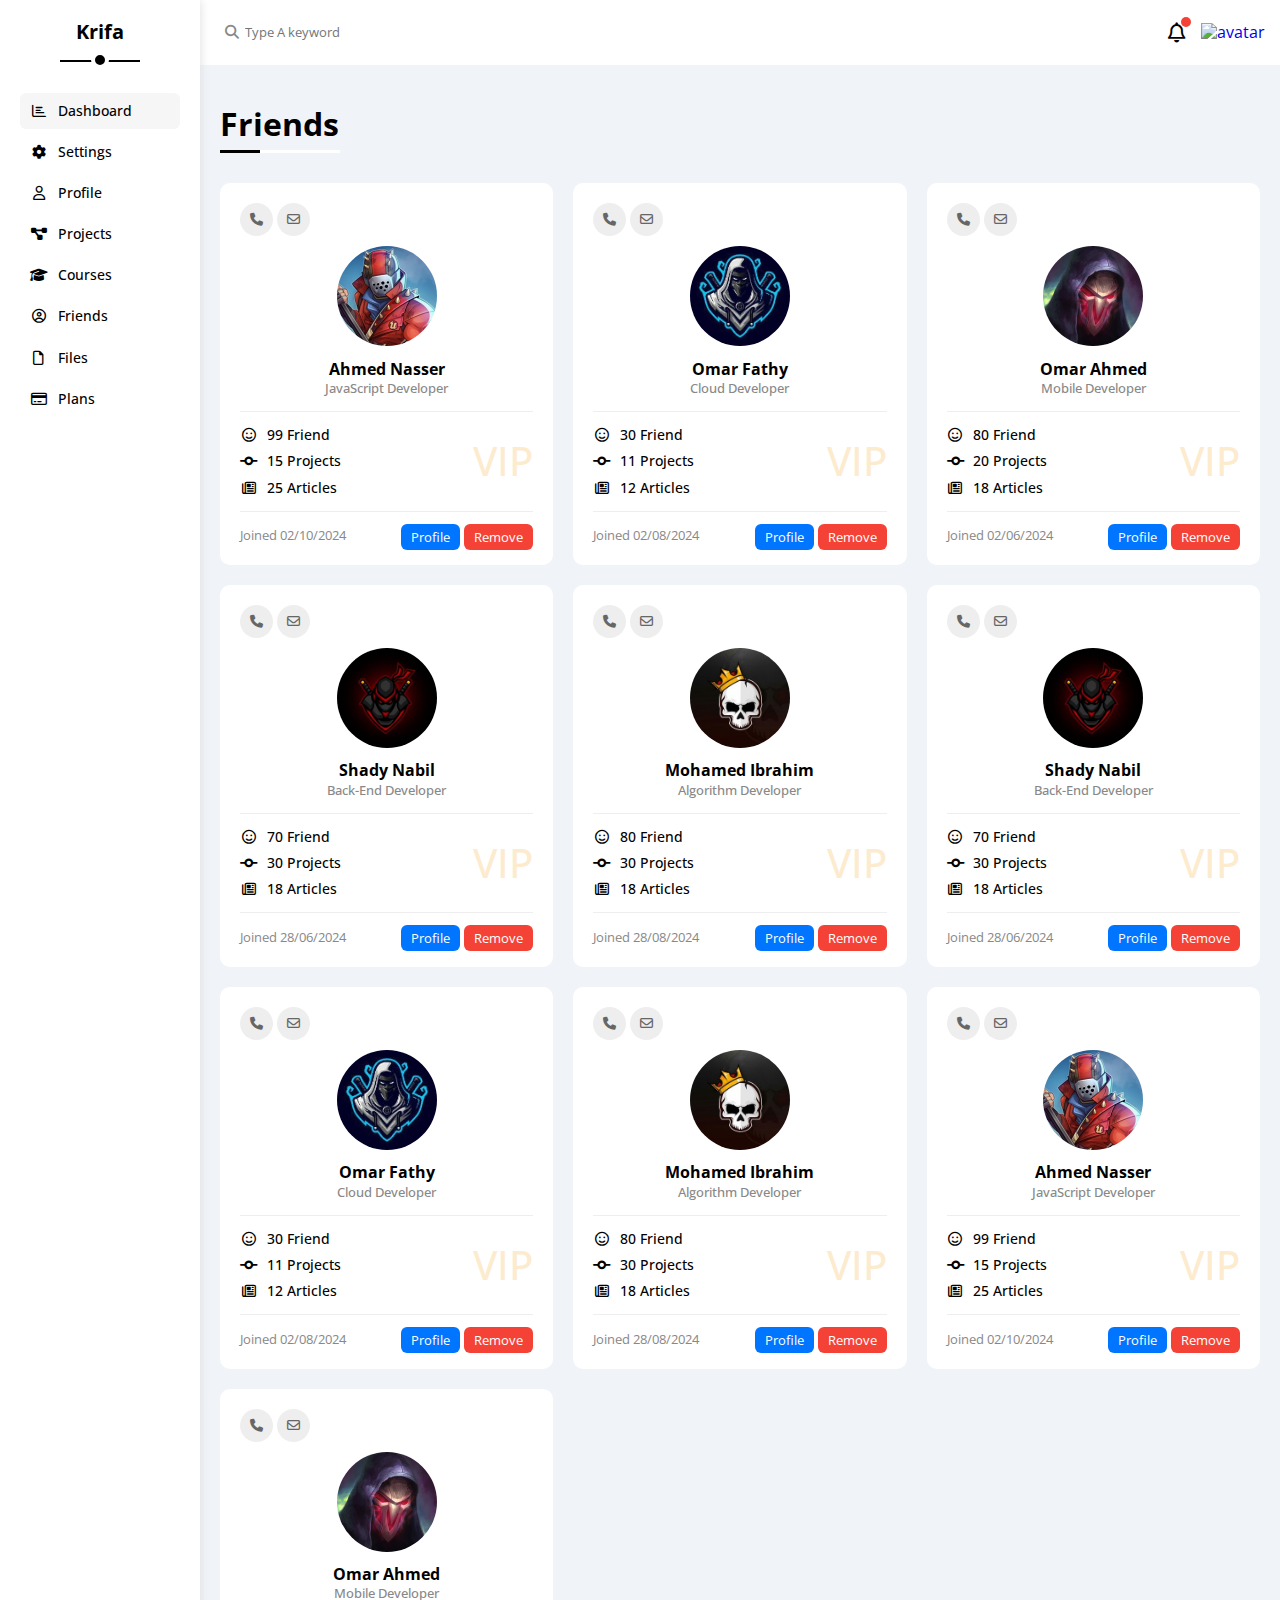
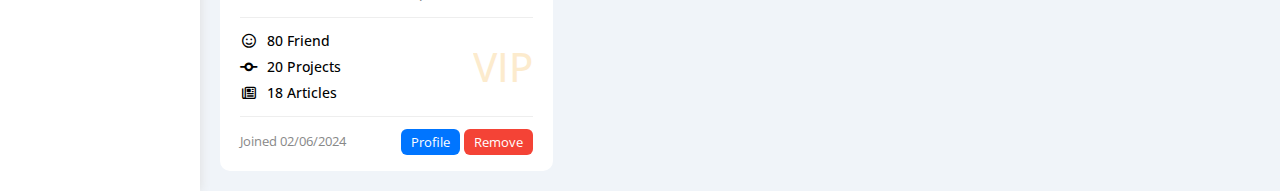
==== friends.html @ d9e27f38 "Friends page" ====
<!DOCTYPE html>
<html lang="en">
  <head>
    <meta charset="UTF-8" />
    <meta name="viewport" content="width=device-width, initial-scale=1.0" />
    <title>Friends</title>
    <link rel="stylesheet" href="Styles/all.min.css" />
    <link rel="stylesheet" href="Styles/normalize.css" />
    <link rel="stylesheet" href="Styles/friends.css" />
    <link rel="preconnect" href="https://fonts.googleapis.com" />
    <link rel="preconnect" href="https://fonts.gstatic.com" crossorigin />
    <link
      href="https://fonts.googleapis.com/css2?family=Open+Sans:ital,wght@0,300..800;1,300..800&display=swap"
      rel="stylesheet"
    />
  </head>
  <body>
    <div class="page">
      <div class="sidebar">
        <h3 class="title">Krifa</h3>
        <div class="navbar">
          <a class="active" href="index.html">
            <i class="fa-regular fa-chart-bar fa-fw"></i
            ><span>Dashboard</span></a
          >
          <a href="settings.html"
            ><i class="fa-solid fa-gear fa-fw"></i><span>Settings</span></a
          >
          <a href="profile.html"
            ><i class="fa-regular fa-user fa-fw"></i><span>Profile</span></a
          >
          <a href="projects.html"
            ><i class="fa-solid fa-diagram-project fa-fw"></i
            ><span>Projects</span></a
          >
          <a href="courses.html"
            ><i class="fa-solid fa-graduation-cap fa-fw"></i
            ><span>Courses</span></a
          >
          <a href="friends.html"
            ><i class="fa-regular fa-circle-user fa-fw"></i
            ><span>Friends</span></a
          >
          <a href="plans.html"
            ><i class="fa-regular fa-file fa-fw"></i><span>Files</span></a
          >
          <a href="files.html"
            ><i class="fa-regular fa-credit-card fa-fw"></i
            ><span>Plans</span></a
          >
        </div>
      </div>
      <div class="content">
        <div class="header">
          <div class="search">
            <input type="search" name="search" placeholder="Type A keyword" />
          </div>
          <div class="icons">
            <div class="notification">
              <i class="fa-regular fa-bell fa-lg"></i>
            </div>
            <a href="profile.html"
              ><img src="Assets/avatar.png" alt="avatar"
            /></a>
          </div>
        </div>
        <div class="main">
          <h1>Friends</h1>
          <div class="friends-info">
            <div class="box">
              <div class="contact">
                <i class="fa-solid fa-phone"></i>
                <i class="fa-regular fa-envelope"></i>
              </div>
              <div class="user">
                <img src="Assets/friend-01.jpg" alt="user" />
                <h4 class="name">Ahmed Nasser</h4>
                <span class="job">JavaScript Developer</span>
              </div>
              <div class="info">
                <div class="vip">VIP</div>
                <div class="friends col">
                  <i class="fa-regular fa-face-smile fa-fw"></i>
                  <span>99 Friend</span>
                </div>
                <div class="projects col">
                  <i class="fa-solid fa-code-commit fa-fw"></i>
                  <span>15 Projects</span>
                </div>
                <div class="articles col">
                  <i class="fa-regular fa-newspaper fa-fw"></i>
                  <span>25 Articles</span>
                </div>
              </div>
              <div class="links">
                <span> Joined 02/10/2024 </span>
                <div>
                  <a href="profile.html">Profile</a>
                  <a href="#" class="delete">Remove</a>
                </div>
              </div>
            </div>
            <div class="box">
              <div class="contact">
                <i class="fa-solid fa-phone"></i>
                <i class="fa-regular fa-envelope"></i>
              </div>
              <div class="user">
                <img src="Assets/friend-02.jpg" alt="user" />
                <h4 class="name">Omar Fathy</h4>
                <span class="job">Cloud Developer</span>
              </div>
              <div class="info">
                <div class="vip">VIP</div>
                <div class="friends col">
                  <i class="fa-regular fa-face-smile fa-fw"></i>
                  <span>30 Friend</span>
                </div>
                <div class="projects col">
                  <i class="fa-solid fa-code-commit fa-fw"></i>
                  <span>11 Projects</span>
                </div>
                <div class="articles col">
                  <i class="fa-regular fa-newspaper fa-fw"></i>
                  <span>12 Articles</span>
                </div>
              </div>
              <div class="links">
                <span> Joined 02/08/2024 </span>
                <div>
                  <a href="profile.html">Profile</a>
                  <a href="#" class="delete">Remove</a>
                </div>
              </div>
            </div>
            <div class="box">
              <div class="contact">
                <i class="fa-solid fa-phone"></i>
                <i class="fa-regular fa-envelope"></i>
              </div>
              <div class="user">
                <img src="Assets/friend-03.jpg" alt="user" />
                <h4 class="name">Omar Ahmed</h4>
                <span class="job">Mobile Developer</span>
              </div>
              <div class="info">
                <div class="vip">VIP</div>
                <div class="friends col">
                  <i class="fa-regular fa-face-smile fa-fw"></i>
                  <span>80 Friend</span>
                </div>
                <div class="projects col">
                  <i class="fa-solid fa-code-commit fa-fw"></i>
                  <span>20 Projects</span>
                </div>
                <div class="articles col">
                  <i class="fa-regular fa-newspaper fa-fw"></i>
                  <span>18 Articles</span>
                </div>
              </div>
              <div class="links">
                <span> Joined 02/06/2024 </span>
                <div>
                  <a href="profile.html">Profile</a>
                  <a href="#" class="delete">Remove</a>
                </div>
              </div>
            </div>
            <div class="box">
              <div class="contact">
                <i class="fa-solid fa-phone"></i>
                <i class="fa-regular fa-envelope"></i>
              </div>
              <div class="user">
                <img src="Assets/friend-04.jpg" alt="user" />
                <h4 class="name">Shady Nabil</h4>
                <span class="job">Back-End Developer</span>
              </div>
              <div class="info">
                <div class="vip">VIP</div>
                <div class="friends col">
                  <i class="fa-regular fa-face-smile fa-fw"></i>
                  <span>70 Friend</span>
                </div>
                <div class="projects col">
                  <i class="fa-solid fa-code-commit fa-fw"></i>
                  <span>30 Projects</span>
                </div>
                <div class="articles col">
                  <i class="fa-regular fa-newspaper fa-fw"></i>
                  <span>18 Articles</span>
                </div>
              </div>
              <div class="links">
                <span> Joined 28/06/2024 </span>
                <div>
                  <a href="profile.html">Profile</a>
                  <a href="#" class="delete">Remove</a>
                </div>
              </div>
            </div>
            <div class="box">
              <div class="contact">
                <i class="fa-solid fa-phone"></i>
                <i class="fa-regular fa-envelope"></i>
              </div>
              <div class="user">
                <img src="Assets/friend-05.jpg" alt="user" />
                <h4 class="name">Mohamed Ibrahim</h4>
                <span class="job">Algorithm Developer</span>
              </div>
              <div class="info">
                <div class="vip">VIP</div>
                <div class="friends col">
                  <i class="fa-regular fa-face-smile fa-fw"></i>
                  <span>80 Friend</span>
                </div>
                <div class="projects col">
                  <i class="fa-solid fa-code-commit fa-fw"></i>
                  <span>30 Projects</span>
                </div>
                <div class="articles col">
                  <i class="fa-regular fa-newspaper fa-fw"></i>
                  <span>18 Articles</span>
                </div>
              </div>
              <div class="links">
                <span> Joined 28/08/2024 </span>
                <div>
                  <a href="profile.html">Profile</a>
                  <a href="#" class="delete">Remove</a>
                </div>
              </div>
            </div>
            <div class="box">
              <div class="contact">
                <i class="fa-solid fa-phone"></i>
                <i class="fa-regular fa-envelope"></i>
              </div>
              <div class="user">
                <img src="Assets/friend-04.jpg" alt="user" />
                <h4 class="name">Shady Nabil</h4>
                <span class="job">Back-End Developer</span>
              </div>
              <div class="info">
                <div class="vip">VIP</div>
                <div class="friends col">
                  <i class="fa-regular fa-face-smile fa-fw"></i>
                  <span>70 Friend</span>
                </div>
                <div class="projects col">
                  <i class="fa-solid fa-code-commit fa-fw"></i>
                  <span>30 Projects</span>
                </div>
                <div class="articles col">
                  <i class="fa-regular fa-newspaper fa-fw"></i>
                  <span>18 Articles</span>
                </div>
              </div>
              <div class="links">
                <span> Joined 28/06/2024 </span>
                <div>
                  <a href="profile.html">Profile</a>
                  <a href="#" class="delete">Remove</a>
                </div>
              </div>
            </div>
            <div class="box">
              <div class="contact">
                <i class="fa-solid fa-phone"></i>
                <i class="fa-regular fa-envelope"></i>
              </div>
              <div class="user">
                <img src="Assets/friend-02.jpg" alt="user" />
                <h4 class="name">Omar Fathy</h4>
                <span class="job">Cloud Developer</span>
              </div>
              <div class="info">
                <div class="vip">VIP</div>
                <div class="friends col">
                  <i class="fa-regular fa-face-smile fa-fw"></i>
                  <span>30 Friend</span>
                </div>
                <div class="projects col">
                  <i class="fa-solid fa-code-commit fa-fw"></i>
                  <span>11 Projects</span>
                </div>
                <div class="articles col">
                  <i class="fa-regular fa-newspaper fa-fw"></i>
                  <span>12 Articles</span>
                </div>
              </div>
              <div class="links">
                <span> Joined 02/08/2024 </span>
                <div>
                  <a href="profile.html">Profile</a>
                  <a href="#" class="delete">Remove</a>
                </div>
              </div>
            </div>
            <div class="box">
              <div class="contact">
                <i class="fa-solid fa-phone"></i>
                <i class="fa-regular fa-envelope"></i>
              </div>
              <div class="user">
                <img src="Assets/friend-05.jpg" alt="user" />
                <h4 class="name">Mohamed Ibrahim</h4>
                <span class="job">Algorithm Developer</span>
              </div>
              <div class="info">
                <div class="vip">VIP</div>
                <div class="friends col">
                  <i class="fa-regular fa-face-smile fa-fw"></i>
                  <span>80 Friend</span>
                </div>
                <div class="projects col">
                  <i class="fa-solid fa-code-commit fa-fw"></i>
                  <span>30 Projects</span>
                </div>
                <div class="articles col">
                  <i class="fa-regular fa-newspaper fa-fw"></i>
                  <span>18 Articles</span>
                </div>
              </div>
              <div class="links">
                <span> Joined 28/08/2024 </span>
                <div>
                  <a href="profile.html">Profile</a>
                  <a href="#" class="delete">Remove</a>
                </div>
              </div>
            </div>
            <div class="box">
              <div class="contact">
                <i class="fa-solid fa-phone"></i>
                <i class="fa-regular fa-envelope"></i>
              </div>
              <div class="user">
                <img src="Assets/friend-01.jpg" alt="user" />
                <h4 class="name">Ahmed Nasser</h4>
                <span class="job">JavaScript Developer</span>
              </div>
              <div class="info">
                <div class="vip">VIP</div>
                <div class="friends col">
                  <i class="fa-regular fa-face-smile fa-fw"></i>
                  <span>99 Friend</span>
                </div>
                <div class="projects col">
                  <i class="fa-solid fa-code-commit fa-fw"></i>
                  <span>15 Projects</span>
                </div>
                <div class="articles col">
                  <i class="fa-regular fa-newspaper fa-fw"></i>
                  <span>25 Articles</span>
                </div>
              </div>
              <div class="links">
                <span> Joined 02/10/2024 </span>
                <div>
                  <a href="profile.html">Profile</a>
                  <a href="#" class="delete">Remove</a>
                </div>
              </div>
            </div>
            <div class="box">
              <div class="contact">
                <i class="fa-solid fa-phone"></i>
                <i class="fa-regular fa-envelope"></i>
              </div>
              <div class="user">
                <img src="Assets/friend-03.jpg" alt="user" />
                <h4 class="name">Omar Ahmed</h4>
                <span class="job">Mobile Developer</span>
              </div>
              <div class="info">
                <div class="vip">VIP</div>
                <div class="friends col">
                  <i class="fa-regular fa-face-smile fa-fw"></i>
                  <span>80 Friend</span>
                </div>
                <div class="projects col">
                  <i class="fa-solid fa-code-commit fa-fw"></i>
                  <span>20 Projects</span>
                </div>
                <div class="articles col">
                  <i class="fa-regular fa-newspaper fa-fw"></i>
                  <span>18 Articles</span>
                </div>
              </div>
              <div class="links">
                <span> Joined 02/06/2024 </span>
                <div>
                  <a href="profile.html">Profile</a>
                  <a href="#" class="delete">Remove</a>
                </div>
              </div>
            </div>
          </div>
        </div>
      </div>
    </div>
  </body>
</html>
---- Styles/friends.css ----
/* START GLOBAL RULES */
* {
  margin: 0;
  padding: 0;
  box-sizing: border-box;
}
body {
  font-family: "Open Sans", sans-serif;
}
ul,
li {
  list-style: none;
}
a {
  text-decoration: none;
  transition: var(--main-transition);
}
:root {
  --clr-secondary: #888888;
  --clr-bg-light-blue: #f0f4f9;
  --clr-bg-light1-gray: #f6f6f6;
  --clr-bg-light2-gray: #eeeeee;
  --clr-main-orange: #f59e0b;
  --clr-main-blue: #0075ff;
  --clr-main-red: #f44336;
  --main-transition: 0.3s;
}
::-webkit-scrollbar {
  width: 15px;
}
::-webkit-scrollbar-track {
  background-color: white;
}
::-webkit-scrollbar-thumb {
  background-color: var(--clr-main-blue);
}
::-webkit-scrollbar-thumb:hover {
  background-color: var(--clr-alt-blue);
}
.box {
  width: 100%;
  background-color: white;
  overflow: hidden;
  border-radius: 10px;
  padding: 20px;
}
.name {
  font-size: 16px;
  font-weight: bold;
}
.job {
  font-size: 13px;
  color: var(--clr-secondary);
  margin: 5px 0px 13px;
  font-weight: 500;
}
/* END GLOBAL RULES */
/* START PAGE SECTION */
.page {
  display: flex;
}
/* start sidebar*/
.page .sidebar {
  width: 200px;
  text-align: center;
  padding: 20px;
  box-shadow: 0 0 10px #ddd;
  position: relative;
  z-index: 10;
}
.sidebar h3 {
  font-size: 20px;
  margin-bottom: 50px;
  font-weight: bold;
  position: relative;
}
.sidebar h3::before {
  content: "";
  position: absolute;
  top: 40px;
  left: 50%;
  transform: translateX(-50%);
  width: 80px;
  height: 1.5px;
  background-color: black;
}
.sidebar h3::after {
  content: "";
  position: absolute;
  top: 40px;
  left: 50%;
  height: 10px;
  width: 10px;
  transform: translate(-50%, -9px);
  background-color: black;
  border: solid white 4px;
  border-radius: 50%;
}
.sidebar .navbar a {
  display: block;
  padding: 10px;
  text-align: left;
  color: black;
  border-radius: 6px;
  font-weight: 500;
  font-size: 14px;
  margin-bottom: 5px;
  transition: var(--main-transition);
}
.sidebar .navbar a:hover {
  transition: var(--main-transition);
  background-color: var(--clr-bg-light1-gray);
}
.sidebar .navbar a i {
  margin-right: 10px;
}
.sidebar .navbar .active {
  background-color: var(--clr-bg-light1-gray);
}
@media only screen and (max-width: 768px) {
  .page .sidebar {
    width: 58px;
    padding: 10px;
  }
  .sidebar h3 {
    font-size: 13px;
    margin-bottom: 15px;
  }
  .sidebar .navbar a span {
    display: none;
  }
  .sidebar h3::before,
  .sidebar h3::after {
    display: none;
  }
  .sidebar .navbar a i {
    margin-right: 0px auto;
  }
}
/* end sidebar */
/* start content */
.page .content {
  flex: 1;
  background-color: var(--clr-bg-light-blue);
  overflow: hidden;
}
/* start header */
.content .header {
  display: flex;
  align-items: center;
  justify-content: space-between;
  padding: 15px;
  background-color: white;
}
.content .header .search input {
  padding: 10px 10px 10px 30px;
  border-radius: 10px;
  border: solid 1px var(--clr-bg-light3-gray);
  outline: none;
  width: 160px;
  position: relative;
  caret-color: var(--clr-secondary);
  transition: width 0.3s;
  font-size: 13px;
}
.content .header .search {
  position: relative;
  padding: 0;
}
.content .header .search::before {
  font-family: var(--fa-style-family-classic);
  content: "\f002";
  font-weight: 900;
  font-size: 14px;
  color: var(--clr-secondary);
  position: absolute;
  z-index: 1;
  top: 50%;
  transform: translateY(-50%);
  left: 10px;
}
.content .header .search input:focus {
  width: 200px;
}
.content .header .search input:focus::placeholder {
  opacity: 0;
}
.content .header .icons {
  display: flex;
  align-items: center;
  gap: 15px;
}
.content .header img {
  max-width: 100%;
  width: 32px;
  height: 32px;
  cursor: pointer;
}
.content .header .icons .notification {
  position: relative;
  cursor: pointer;
}
.content .header .icons .notification::before {
  content: "";
  position: absolute;
  top: -6px;
  right: -5px;
  height: 10px;
  width: 10px;
  background-color: var(--clr-main-red);
  border-radius: 50%;
}
/* end header */
/* start main */
.content .main {
  padding: 20px;
}
.content .main h1 {
  display: block;
  font-size: 32px;
  margin-bottom: 40px;
  position: relative;
}
.content .main h1::before,
.content .main h1::after {
  content: "";
  position: absolute;
  bottom: -10px;
  left: 0;
  height: 3px;
}
.content .main h1::before {
  width: 120px;
  background-color: white;
}
.content .main h1::after {
  width: 40px;
  background-color: black;
}
/* start friends info */
.friends-info {
  display: grid;
  grid-template-columns: repeat(auto-fill, minmax(300px, 1fr));
  gap: 20px;
}
.friends-info .box .user {
  text-align: center;
}
.friends-info .box .user img {
  width: 100px;
  height: 100px;
  border-radius: 50%;
  margin: 10px 0px;
}
.friends-info .box .info {
  position: relative;
  margin: 15px 0px;
  padding: 15px 0px;
  font-size: 14px;
  font-weight: 500;
  border-top: solid 1px var(--clr-bg-light2-gray);
  border-bottom: solid 1px var(--clr-bg-light2-gray);
}
.friends-info .box .contact i {
  padding: 10px;
  color: #666;
  background-color: var(--clr-bg-light2-gray);
  font-size: 13px;
  border-radius: 50%;
  transition: var(--main-transition);
  cursor: pointer;
}
.friends-info .box .contact i:hover {
  color: white;
  background-color: var(--clr-main-blue);
}
.friends-info .box .info .vip {
  font-size: 40px;
  color: var(--clr-main-orange);
  opacity: 0.2;
  position: absolute;
  right: 0;
  top: 50%;
  transform: translateY(-50%);
}
.friends-info .box .info i {
  margin-right: 5px;
}
.friends-info .box .info .col:not(:last-child) {
  margin-bottom: 10px;
}
.friends-info .box .links {
  display: flex;
  justify-content: space-between;
  align-items: center;
}
.friends-info .box .links span {
  color: var(--clr-secondary);
  font-size: 13px;
}
.friends-info .box .links a {
  padding: 4px 10px;
  font-size: 13px;
  color: white;
  background-color: var(--clr-main-blue);
  border-radius: 6px;
}
.friends-info .box .links .delete {
  background-color: var(--clr-main-red);
}
@media (max-width: 768px) {
  .friends-info {
    grid-template-columns: minmax(200px, 1fr);
  }
}
@media (max-width: 576px) {
  .friends-info .box .links {
    flex-direction: column;
    gap: 10px;
  }
}
/* end friends info */
/* end main */
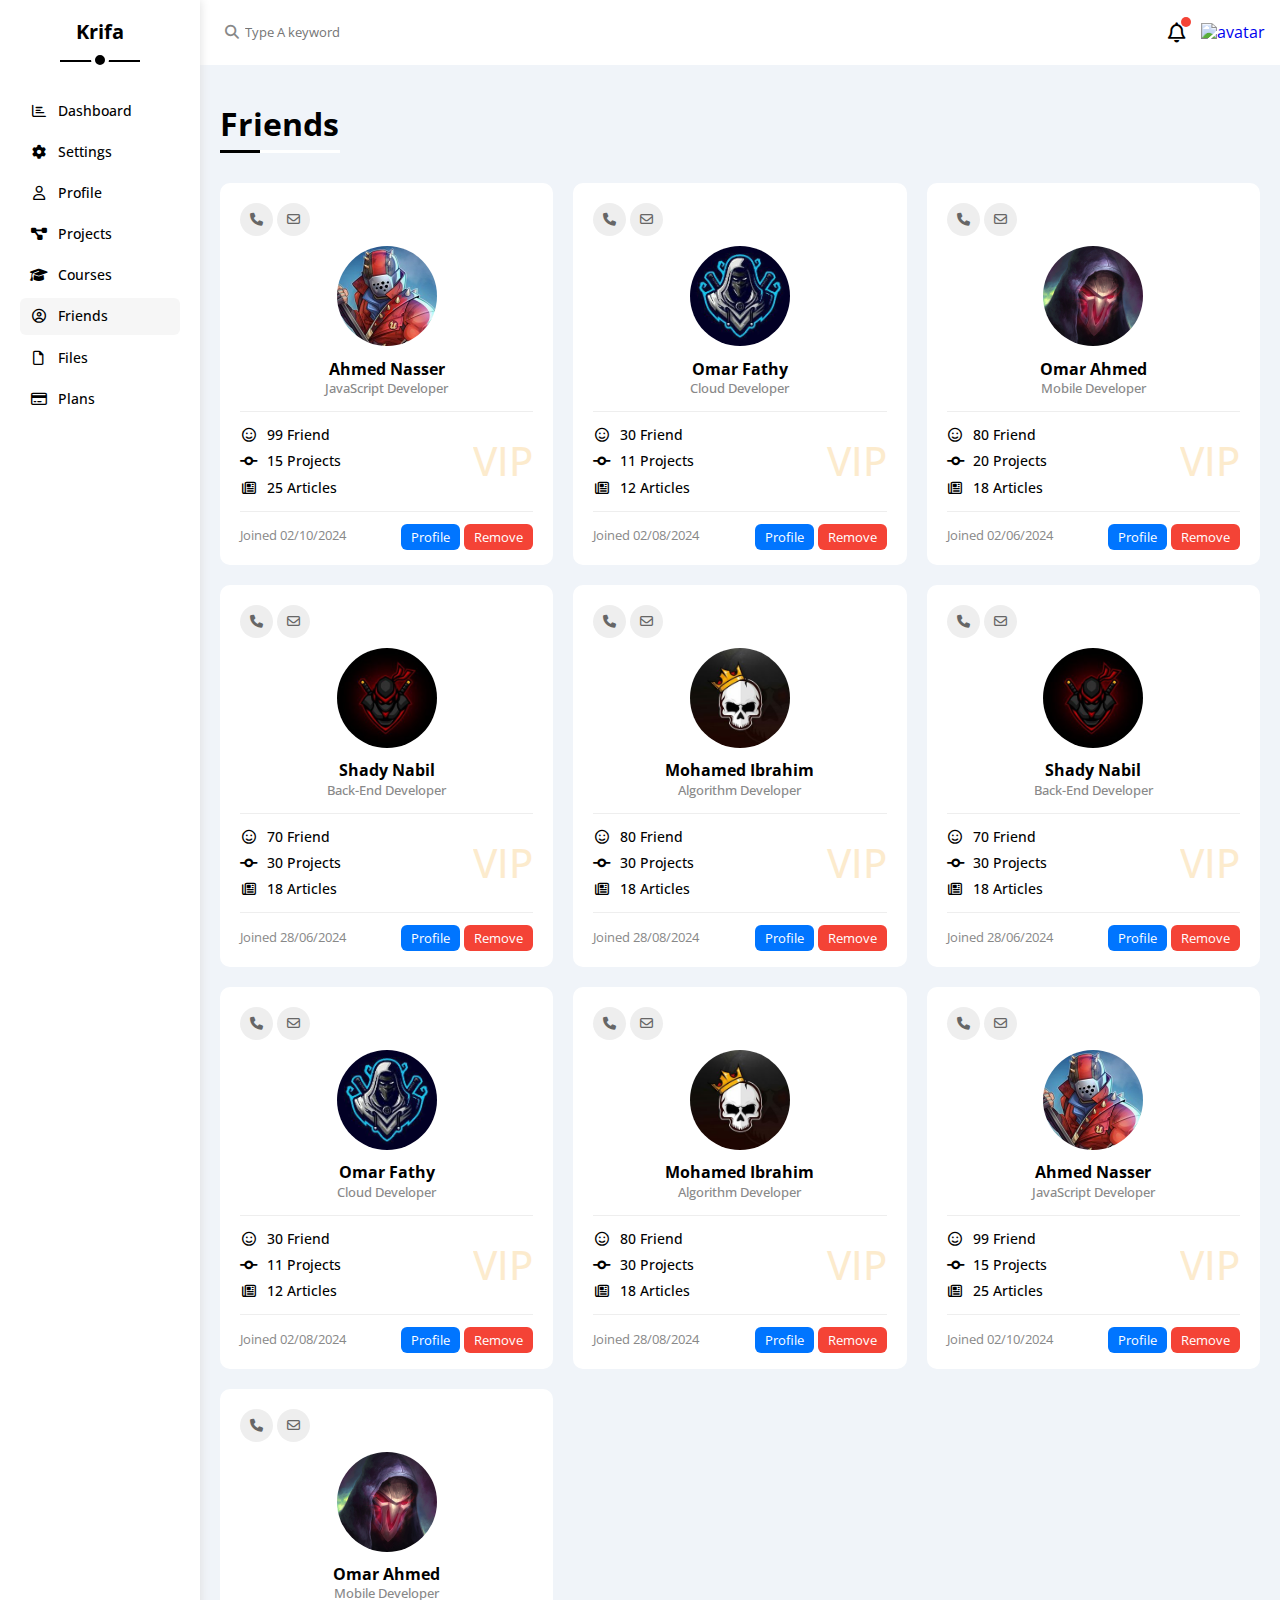
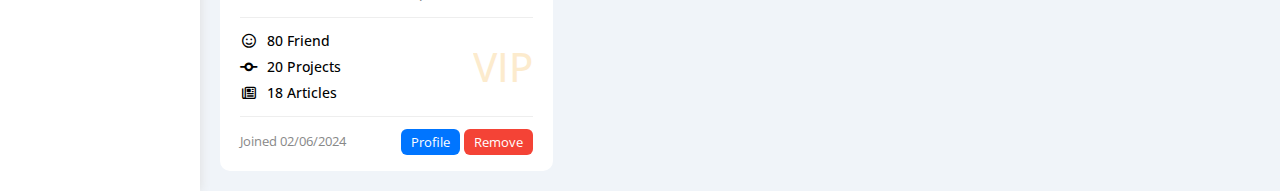
==== commit 98aa71f1: "Fix sidebar icon issue" ====
--- a/friends.html
+++ b/friends.html
@@ -19,7 +19,7 @@
       <div class="sidebar">
         <h3 class="title">Krifa</h3>
         <div class="navbar">
-          <a class="active" href="index.html">
+          <a href="index.html">
             <i class="fa-regular fa-chart-bar fa-fw"></i
             ><span>Dashboard</span></a
           >
@@ -37,16 +37,15 @@
             ><i class="fa-solid fa-graduation-cap fa-fw"></i
             ><span>Courses</span></a
           >
-          <a href="friends.html"
+          <a class="active" href="friends.html"
             ><i class="fa-regular fa-circle-user fa-fw"></i
             ><span>Friends</span></a
           >
-          <a href="plans.html"
-            ><i class="fa-regular fa-file fa-fw"></i><span>Files</span></a
-          >
-          <a href="files.html"
-            ><i class="fa-regular fa-credit-card fa-fw"></i
-            ><span>Plans</span></a
+          <a href="files.html">
+            <i class="fa-regular fa-file fa-fw"></i><span>Files</span></a
+          >
+          <a href="plans.html">
+            <i class="fa-regular fa-credit-card fa-fw"></i><span>Plans</span></a
           >
         </div>
       </div>
